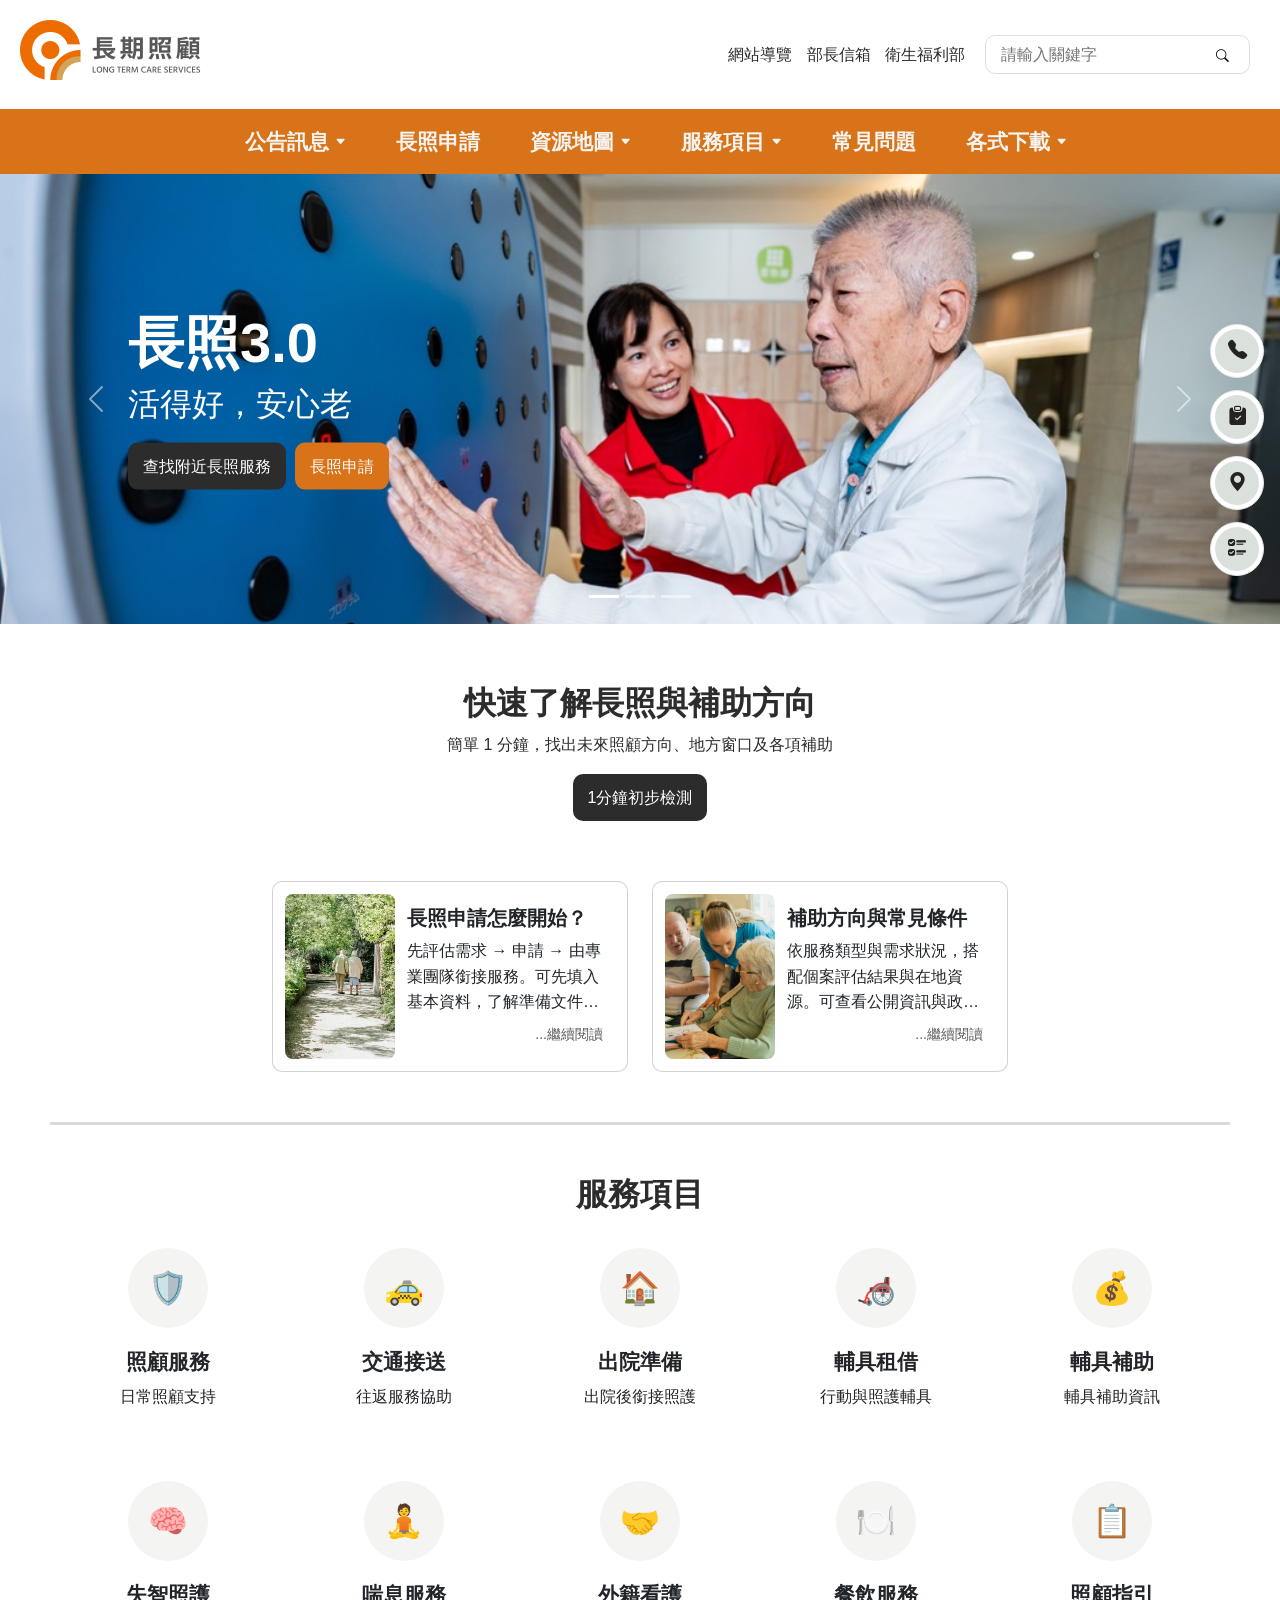
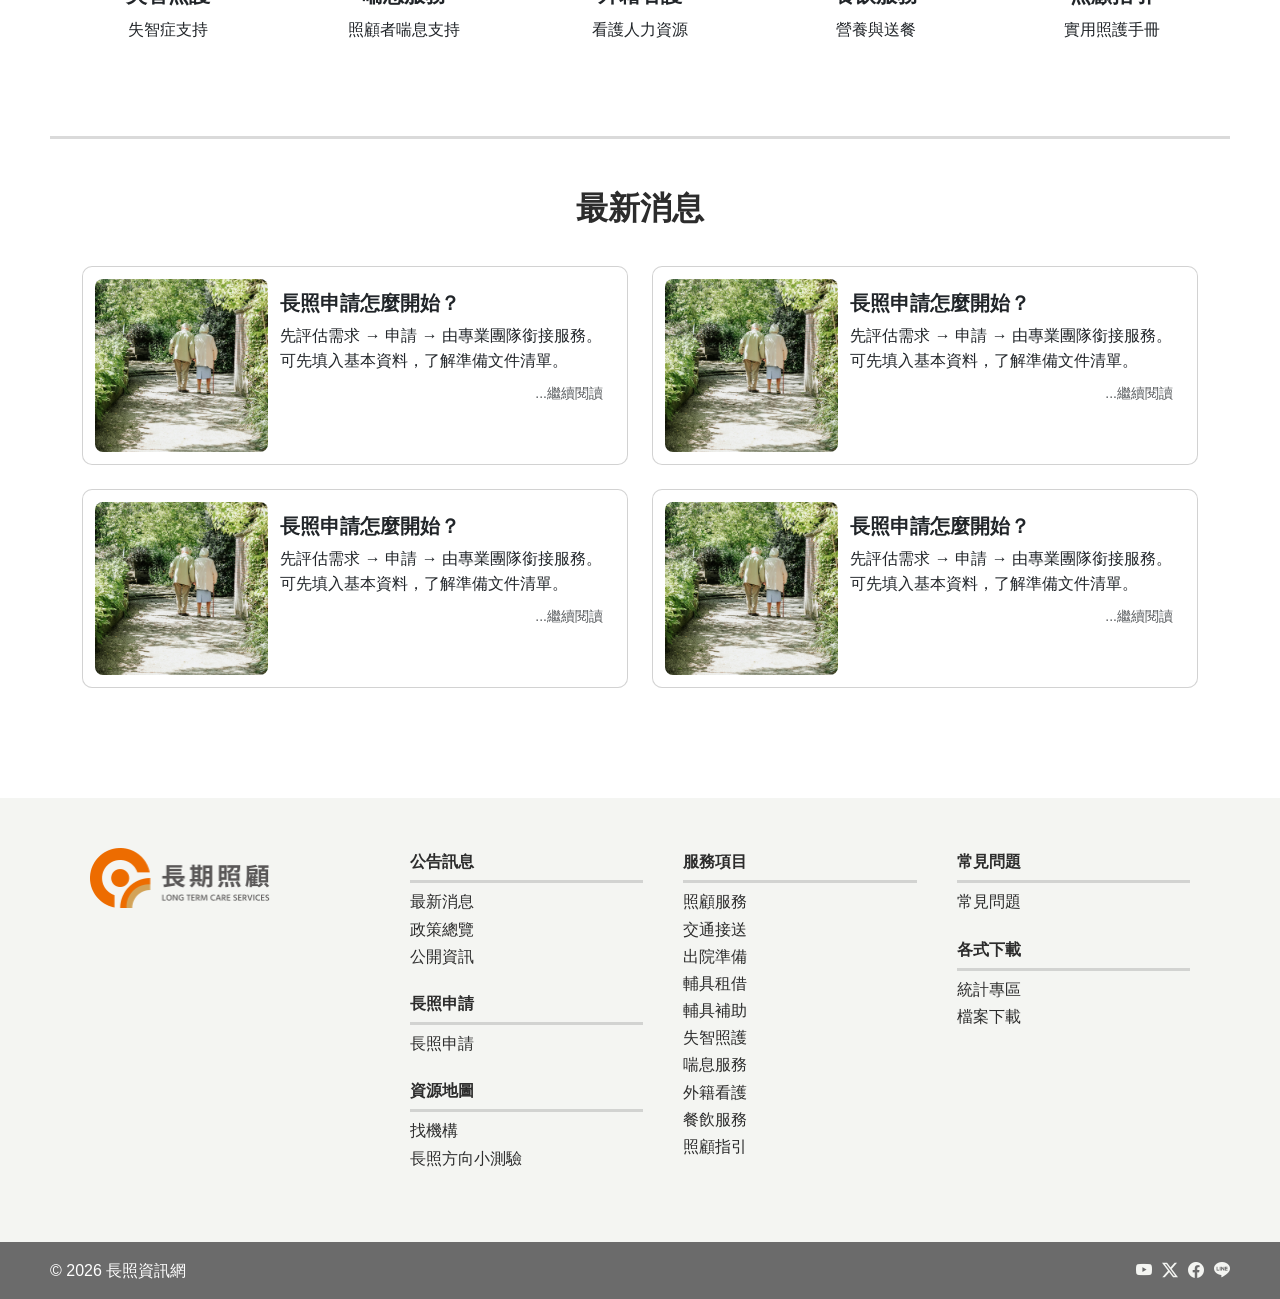
==== index.html @ ac7dff6f "新增浮動快速選單（待改樣式，現在只有在首頁，改完再複製到每一頁）" ====
<!DOCTYPE html>
<html lang="zh-TW">

<head>
    <meta charset="UTF-8">
    <meta name="viewport" content="width=device-width, initial-scale=1.0">
    <title>長照資訊網</title>

    <!-- Bootstrap5 CSS+Bundle -->
    <link href="https://cdn.jsdelivr.net/npm/bootstrap@5.1.1/dist/css/bootstrap.min.css" rel="stylesheet"
        integrity="sha384-F3w7mX95PdgyTmZZMECAngseQB83DfGTowi0iMjiWaeVhAn4FJkqJByhZMI3AhiU" crossorigin="anonymous">
    <script src="https://cdn.jsdelivr.net/npm/bootstrap@5.0.0/dist/js/bootstrap.bundle.min.js"
        integrity="sha384-p34f1UUtsS3wqzfto5wAAmdvj+osOnFyQFpp4Ua3gs/ZVWx6oOypYoCJhGGScy+8"
        crossorigin="anonymous"></script>

    <!-- Bootstrap icons -->
    <link rel="stylesheet" href="https://cdn.jsdelivr.net/npm/bootstrap-icons@1.13.1/font/bootstrap-icons.min.css">

    <!-- header+footer css -->
    <link rel="stylesheet" href="./css/header+footer.css">

    <!-- index css -->
    <link rel="stylesheet" href="./css/index.css">

    <!-- 瀏覽器favicon -->
    <link rel="icon" href="./image/favicon.png">

    <!-- 完整結構化數據 -->
    <script type="application/ld+json">
{
  "@context": "https://schema.org",
  "@graph": [
    {
      "@type": "WebSite",
      "@id": "https://www.yourdomain.com/#website",
      "url": "https://www.yourdomain.com/",
      "name": "長照資訊網",
      "description": "長照資訊網提供台灣長照2.0政策解析、長期照顧服務申請流程、長照補助資格試算與喘息服務指南，協助家屬與長者快速對接政府長照資源。",
      "inLanguage": "zh-TW"
    },
    {
      "@type": "GovernmentService",
      "name": "長照資訊網 - 長期照顧服務與補助申請指南",
      "serviceType": "Long-Term Care Service Information",
      "additionalType": "https://www.wikidata.org/wiki/Q383431",
      "provider": {
        "@type": "Organization",
        "name": "長照資訊網"
      },
      "description": "提供全台長期照顧服務諮詢、長照2.0補助申請指導、居家照顧、喘息服務及輔具補助資訊，整合政府公開長照資源，提供一站式搜尋與諮詢服務。",
      "areaServed": {
        "@type": "AdministrativeArea",
        "name": "Taiwan"
      },
      "keywords": [
        "長照",
        "長照2.0",
        "長期照顧",
        "長照補助申請",
        "長期照顧服務",
        "居家照顧補助",
        "喘息服務",
        "長照四包錢",
        "長照扣除額",
        "照顧者資源"
      ]
    }
  ]
}
</script>

</head>

<body>
    <div class="site-wrapper">
        <!-- 頁首導覽列 -->
        <header>
            <!-- ====== -->
            <!-- 電腦版 -->
            <!-- ====== -->
            <div class="desktop-header">

                <!-- 第1個導覽列 -->
                <div class="header-top">

                    <!-- logo -->
                    <a class="logo" href="./index.html">
                        <h1><img src="./image/logo.png" alt="長照資訊網"></h1>
                    </a>

                    <!-- 上方選單最右側 -->
                    <div class="desktop-quick-links">

                        <!-- 工具連結 -->
                        <div class="header-links">
                            <a href="#">網站導覽</a>
                            <a href="https://www.email.mohw.gov.tw/">部長信箱</a>
                            <a href="https://www.mohw.gov.tw/">衛生福利部</a>
                        </div>

                        <!-- 搜尋 -->
                        <form class="search-form">
                            <input type="search" id="search" placeholder="請輸入關鍵字">
                            <button type="submit"><i class="bi bi-search"></i></button>
                        </form>

                    </div>

                </div>

            </div>

            <!-- ====== -->
            <!-- 手機版 -->
            <!-- ====== -->
            <div class="mobile-header">

                <!-- 手機上方 -->
                <div class="mobile-header-top">
                    <!-- 搜尋 -->
                    <button type="button" class="mobile-search">
                        <i class="bi bi-search"></i>
                    </button>
                    <!-- Logo -->
                    <a class="logo" href="./index.html">
                        <img src="./image/logo.png" alt="長照服務專區">
                    </a>
                    <!-- 漢堡按鈕 -->
                    <button type="button" class="menu-button">
                        <i class="bi bi-list"></i>
                    </button>
                </div>

                <!-- 搜尋框 -->
                <form class="mobile-search-form">
                    <div class="mobile-search-content">
                        <label for="mobile-search">網站搜尋</label>
                        <input type="search" id="mobile-search" placeholder="請輸入關鍵字">
                        <button type="submit">搜尋</button>
                    </div>
                </form>

                <!-- 手機選單 -->
                <nav class="mobile-nav">

                    <!-- 主要導覽列 -->
                    <ul class="mobile-main-menu">

                        <!-- 公告訊息 -->
                        <li class="mobile-menu-title">
                            <div class="mobile-main-menu-btn">
                                <button type="button" class="menu-title">
                                    公告訊息 <i class="bi bi-chevron-right"></i>
                                </button>
                            </div>
                            <ul>
                                <li><a href="./notice.html?category=news">最新消息</a></li>
                                <li><a href="./notice.html?category=policy">政策總覽</a></li>
                                <li><a href="./notice.html?category=info">公開資訊</a></li>
                            </ul>
                        </li>

                        <!-- 長照申請 -->
                        <li class="mobile-menu-title">
                            <a href="./apply.html">長照申請</a>
                        </li>

                        <!-- 資源地圖 -->
                        <li class="mobile-menu-title">
                            <div class="mobile-main-menu-btn">
                                <button type="button" class="menu-title">
                                    資源地圖
                                    <i class="bi bi-chevron-right"></i>
                                </button>
                            </div>
                            <ul>
                                <li><a href="./find.html">找機構</a></li>
                                <li><a href="./self-check.html">長照方向小測驗</a></li>
                            </ul>
                        </li>

                        <!-- 服務項目 -->
                        <li class="mobile-menu-title">
                            <div class="mobile-main-menu-btn">
                                <button type="button" class="menu-title">
                                    服務項目
                                    <i class="bi bi-chevron-right"></i>
                                </button>
                            </div>
                            <ul>
                                <li>
                                    <button type="button" class="menu-subtitle">
                                        照顧服務
                                    </button>
                                    <ul>
                                        <li><a href="#">居家服務</a></li>
                                        <li><a href="#">日間照顧</a></li>
                                        <li><a href="#">家庭托顧</a></li>
                                        <li><a href="#">住宿式長照</a></li>
                                        <li><a href="#">小規模多機能</a></li>
                                        <li><a href="#">社區整體照顧</a></li>
                                    </ul>
                                </li>
                                <li>
                                    <button type="button" class="menu-subtitle">
                                        輔具相關
                                    </button>
                                    <ul>
                                        <li><a href="#">輔具租借</a></li>
                                        <li><a href="#">輔具補助</a></li>
                                    </ul>
                                </li>
                                <li>
                                    <button type="button" class="menu-subtitle">
                                        其他服務
                                    </button>
                                    <ul>
                                        <li><a href="#">交通接送</a></li>
                                        <li><a href="#">出院準備</a></li>
                                        <li><a href="#">失智照護</a></li>
                                        <li><a href="#">喘息服務</a></li>
                                        <li><a href="#">外籍看護</a></li>
                                        <li><a href="#">餐飲服務</a></li>
                                        <li><a href="#">照顧指引</a></li>
                                    </ul>
                                </li>
                            </ul>
                        </li>

                        <!-- 常見問題 -->
                        <li class="mobile-menu-title">
                            <a href="#">常見問題</a>
                        </li>

                        <!-- 各式下載 -->
                        <li class="mobile-menu-title">
                            <div class="mobile-main-menu-btn">
                                <button type="button" class="menu-title">
                                    各式下載
                                    <i class="bi bi-chevron-right"></i>
                                </button>
                            </div>
                            <ul>
                                <li>
                                    <button type="button" class="menu-subtitle">
                                        統計專區
                                    </button>
                                    <ul>
                                        <li><a href="#">長照3.0相關統計表</a></li>
                                        <li><a href="#">長照2.0相關統計表</a></li>
                                    </ul>
                                </li>
                                <li>
                                    <button type="button" class="menu-subtitle">
                                        檔案下載
                                    </button>
                                    <ul>
                                        <li><a href="#">長照識別LOGO及相關標章</a></li>
                                        <li><a href="#">各式影音、平面文宣及活動</a></li>
                                        <li><a href="#">授權說明</a></li>
                                    </ul>
                                </li>
                            </ul>
                        </li>
                    </ul>

                    <!-- 次要導覽列 -->
                    <div class="mobile-quick-links">
                        <a href="#">網站導覽</a>
                        <a href="#">部長信箱</a>
                        <a href="#">衛生福利部</a>
                    </div>
                </nav>

            </div>

        </header>

        <!-- 電腦版第2個導覽列 -->
        <nav class="main-nav">
            <ul>
                <!-- 公告訊息 -->
                <li>
                    <button type="button">公告訊息 <i class="bi bi-caret-down-fill"></i></button>
                    <ul class="submenu">
                        <li><a href="./notice.html?category=news">最新消息</a></li>
                        <li><a href="./notice.html?category=policy">政策總覽</a></li>
                        <li><a href="./notice.html?category=info">公開資訊</a></li>
                    </ul>
                </li>

                <!-- 長照申請 -->
                <li>
                    <a href="./apply.html">長照申請</a>
                </li>

                <!-- 資源地圖 -->
                <li>
                    <button type="button">資源地圖 <i class="bi bi-caret-down-fill"></i></button>
                    <ul class="submenu">
                        <li><a href="./find.html">找機構</a></li>
                        <li><a href="./self-check.html">長照方向小測驗</a></li>
                    </ul>
                </li>


                <!-- 服務項目 -->
                <li class="mega-menu">
                    <button type="button">服務項目 <i class="bi bi-caret-down-fill"></i></button>
                    <ul class="mega-menu-list">

                        <!-- 照顧服務 -->
                        <li>
                            <button type="button">照顧服務</button>
                            <ul class="mega-submenu">
                                <li><a href="#">居家服務</a></li>
                                <li><a href="#">日間照顧</a></li>
                                <li><a href="#">家庭托顧</a></li>
                                <li><a href="#">住宿式長照</a></li>
                                <li><a href="#">小規模多機能</a></li>
                                <li><a href="#">社區整體照顧</a></li>
                            </ul>
                        </li>

                        <!-- 輔具相關 -->
                        <li>
                            <button type="button">輔具相關</button>
                            <ul class="mega-submenu">
                                <li><a href="#">輔具租借</a></li>
                                <li><a href="#">輔具補助</a></li>
                            </ul>
                        </li>

                        <!-- 其他服務 -->
                        <li>
                            <button type="button">其他服務</button>
                            <ul class="mega-submenu">
                                <li><a href="#">交通接送</a></li>
                                <li><a href="#">出院準備</a></li>
                                <li><a href="#">失智照護</a></li>
                                <li><a href="#">喘息服務</a></li>
                                <li><a href="#">外籍看護</a></li>
                                <li><a href="#">餐飲服務</a></li>
                                <li><a href="#">照顧指引</a></li>
                            </ul>
                        </li>

                    </ul>
                </li>

                <!-- 常見問題 -->
                <li>
                    <a href="#">常見問題</a>
                </li>

                <!-- 各式下載 -->
                <li class="mega-menu">
                    <button type="button">各式下載 <i class="bi bi-caret-down-fill"></i></button>
                    <ul class="mega-menu-list">
                        <!-- 統計專區 -->
                        <li>
                            <button type="button">統計專區</button>
                            <ul class="mega-submenu">
                                <li><a href="#">長照3.0相關統計表</a></li>
                                <li><a href="#">長照2.0相關統計表</a></li>
                            </ul>
                        </li>
                        <!-- 檔案下載 -->
                        <li>
                            <button type="button">檔案下載</button>
                            <ul class="mega-submenu">
                                <li><a href="#">長照識別LOGO及相關標章</a></li>
                                <li><a href="#">各式影音、平面文宣及活動</a></li>
                                <li><a href="#">授權說明</a></li>
                            </ul>
                        </li>
                    </ul>
                </li>
            </ul>
        </nav>

        <!-- 內容區 -->
        <main>
            <div class="hero-section">
                <!-- BS5 輪播 -->
                <div id="hero-carousel" class="carousel slide" data-bs-ride="carousel">
                    <div class="carousel-indicators">
                        <button type="button" data-bs-target="#hero-carousel" data-bs-slide-to="0" class="active"
                            aria-current="true" aria-label="Slide 1"></button>
                        <button type="button" data-bs-target="#hero-carousel" data-bs-slide-to="1"
                            aria-label="Slide 2"></button>
                        <button type="button" data-bs-target="#hero-carousel" data-bs-slide-to="2"
                            aria-label="Slide 3"></button>
                    </div>
                    <div class="carousel-inner">
                        <div class="carousel-item active">
                            <img src="./image/hero5.jpg" class="d-block w-100" alt="...">
                        </div>
                        <div class="carousel-item">
                            <img src="./image/hero2.jpg" class="d-block w-100" alt="...">
                        </div>
                        <div class="carousel-item">
                            <img src="./image/hero3.jpg" class="d-block w-100" alt="...">
                        </div>
                    </div>
                    <button class="carousel-control-prev" type="button" data-bs-target="#hero-carousel"
                        data-bs-slide="prev">
                        <span class="carousel-control-prev-icon" aria-hidden="true"></span>
                        <span class="visually-hidden">Previous</span>
                    </button>
                    <button class="carousel-control-next" type="button" data-bs-target="#hero-carousel"
                        data-bs-slide="next">
                        <span class="carousel-control-next-icon" aria-hidden="true"></span>
                        <span class="visually-hidden">Next</span>
                    </button>
                </div>

                <!-- 固定在輪播上方的標題+按鈕 -->
                <div class="hero-content">
                    <h2 class="title">長照3.0</h2>
                    <h2 class="subtitle">活得好，安心老</h2>
                    <div class="hero-button">
                        <a href="./find.html" target="_blank" rel="noopener noreferrer" class="btn1">查找附近長照服務<i
                                class="bi bi-chevron-right"></i></a>
                        <a href="./apply.html" target="_blank" rel="noopener noreferrer" class="btn2">長照申請<i
                                class="bi bi-chevron-right"></i></a>
                    </div>
                </div>
            </div>

            <div class="main-container">
                <!-- 自我檢測+重要文章區 -->
                <div class="quick-links-section box">
                    <h2>快速了解長照與補助方向</h2>
                    <p>簡單 1 分鐘，找出未來照顧方向、地方窗口及各項補助</p>
                    <a href="./self-check.html" target="_blank" rel="noopener noreferrer">1分鐘初步檢測</a>
                </div>
                <div class="cards box text-start">
                    <div class="container">
                        <div class="row justify-content-center g-4">
                            <!-- 第一張卡片 -->
                            <a href="./article.html" target="_blank" rel="noopener noreferrer"
                                class="col-12 col-md-4 text-dark">
                                <div class="card h-100">
                                    <div class="row g-0  h-100 flex-md-column flex-xl-row">
                                        <div class="col-4 col-sm-4 col-md-12 col-xl-4">
                                            <img src="./image/p1.jpg" class="img-fluid card-img" alt="...">
                                        </div>
                                        <div class="col-8 col-sm-8 col-md-12 col-xl-8">
                                            <div class="card-body">
                                                <h5 class="card-title">長照申請怎麼開始？</h5>
                                                <p class="card-text ellipsis-3">先評估需求 → 申請 →
                                                    由專業團隊銜接服務。可先填入基本資料，了解準備文件清單。</p>
                                                <small class="text-muted mt-auto d-block text-end">...繼續閱讀</small>

                                            </div>
                                        </div>
                                    </div>
                                </div>
                            </a>

                            <!-- 第二張卡片 -->
                            <a href="./article.html" target="_blank" rel="noopener noreferrer"
                                class="col-12 col-md-4 text-dark">
                                <div class="card h-100">
                                    <div class="row g-0  h-100 flex-md-column flex-xl-row">
                                        <div class="col-4 col-sm-4 col-md-12 col-xl-4">
                                            <img src="./image/p2.jpg" class="img-fluid card-img" alt="...">
                                        </div>
                                        <div class="col-8 col-sm-8 col-md-12 col-xl-8">
                                            <div class="card-body">
                                                <h5 class="card-title">補助方向與常見條件</h5>
                                                <p class="card-text ellipsis-3">依服務類型與需求狀況，搭配個案評估結果與在地資源。可查看公開資訊與政策總覽。
                                                </p>
                                                <small class="text-muted mt-auto d-block text-end">...繼續閱讀</small>
                                            </div>
                                        </div>
                                    </div>
                                </div>
                            </a>
                        </div>
                    </div>
                </div>

                <hr>

                <!-- 服務項目區塊 -->
                <div class="service-section box">
                    <h2>服務項目</h2>
                    <div class="container">
                        <div class="row row-cols-2 row-cols-sm-3 row-cols-md-5">
                            <div class="col-6 box2">
                                <a href="#" class="service-item text-dark">
                                    <div class="service-icon">🛡️</div>
                                    <h3>照顧服務</h3>
                                    <p>日常照顧支持</p>
                                </a>
                            </div>
                            <div class="col-6 box2">
                                <a href="#" class="service-item text-dark">
                                    <div class="service-icon">🚕</div>
                                    <h3>交通接送</h3>
                                    <p>往返服務協助</p>
                                </a>
                            </div>
                            <div class="col-6 box2">
                                <a href="#" class="service-item text-dark">
                                    <div class="service-icon">🏠</div>
                                    <h3>出院準備</h3>
                                    <p>出院後銜接照護</p>
                                </a>
                            </div>
                            <div class="col-6 box2">
                                <a href="#" class="service-item text-dark">
                                    <div class="service-icon">🦽</div>
                                    <h3>輔具租借</h3>
                                    <p>行動與照護輔具</p>
                                </a>
                            </div>
                            <div class="col-6 box2">
                                <a href="#" class="service-item text-dark">
                                    <div class="service-icon">💰</div>
                                    <h3>輔具補助</h3>
                                    <p>輔具補助資訊</p>
                                </a>
                            </div>
                            <div class="col-6 box2">
                                <a href="#" class="service-item text-dark">
                                    <div class="service-icon">🧠</div>
                                    <h3>失智照護</h3>
                                    <p>失智症支持</p>
                                </a>
                            </div>
                            <div class="col-6 box2">
                                <a href="#" class="service-item text-dark">
                                    <div class="service-icon">🧘</div>
                                    <h3>喘息服務</h3>
                                    <p>照顧者喘息支持</p>
                                </a>
                            </div>
                            <div class="col-6 box2">
                                <a href="#" class="service-item text-dark">
                                    <div class="service-icon">🤝</div>
                                    <h3>外籍看護</h3>
                                    <p>看護人力資源</p>
                                </a>
                            </div>
                            <div class="col-6 box2">
                                <a href="#" class="service-item text-dark">
                                    <div class="service-icon">🍽️</div>
                                    <h3>餐飲服務</h3>
                                    <p>營養與送餐</p>
                                </a>
                            </div>
                            <div class="col-6 box2">
                                <a href="#" class="service-item text-dark">
                                    <div class="service-icon">📋</div>
                                    <h3>照顧指引</h3>
                                    <p>實用照護手冊</p>
                                </a>
                            </div>
                        </div>

                    </div>
                </div>

                <hr>

                <!-- 最新消息區塊 -->
                <div class="notice-section box">
                    <h2>最新消息</h2>
                    <div class="cards box text-start">
                        <div class="container">
                            <div class="row justify-content-center g-4">

                                <!-- 第一張卡片 -->
                                <a href="./article.html" target="_blank" rel="noopener noreferrer"
                                    class="col-md-6 text-dark">
                                    <div class="card">
                                        <div class="row g-0">
                                            <div class="col-md-4">
                                                <img src="./image/p1.jpg" class="img-fluid card-img" alt="...">
                                            </div>
                                            <div class="col-md-8">
                                                <div class="card-body">
                                                    <h5 class="card-title">長照申請怎麼開始？</h5>
                                                    <p class="card-text ellipsis-3">先評估需求 → 申請 →
                                                        由專業團隊銜接服務。可先填入基本資料，了解準備文件清單。</p>
                                                    <small class="text-muted mt-auto d-block text-end">...繼續閱讀</small>
                                                </div>
                                            </div>
                                        </div>
                                    </div>
                                </a>

                                <!-- 第二張卡片 -->
                                <a href="./article.html" target="_blank" rel="noopener noreferrer"
                                    class="col-md-6 text-dark">
                                    <div class="card">
                                        <div class="row g-0">
                                            <div class="col-md-4">
                                                <img src="./image/p1.jpg" class="img-fluid card-img" alt="...">
                                            </div>
                                            <div class="col-md-8">
                                                <div class="card-body">
                                                    <h5 class="card-title">長照申請怎麼開始？</h5>
                                                    <p class="card-text ellipsis-3">先評估需求 → 申請 →
                                                        由專業團隊銜接服務。可先填入基本資料，了解準備文件清單。</p>
                                                    <small class="text-muted mt-auto d-block text-end">...繼續閱讀</small>
                                                </div>
                                            </div>
                                        </div>
                                    </div>
                                </a>

                                <!-- 第三張卡片 -->
                                <a href="./article.html" target="_blank" rel="noopener noreferrer"
                                    class="col-md-6 text-dark">
                                    <div class="card">
                                        <div class="row g-0">
                                            <div class="col-md-4">
                                                <img src="./image/p1.jpg" class="img-fluid card-img" alt="...">
                                            </div>
                                            <div class="col-md-8">
                                                <div class="card-body">
                                                    <h5 class="card-title">長照申請怎麼開始？</h5>
                                                    <p class="card-text ellipsis-3">先評估需求 → 申請 →
                                                        由專業團隊銜接服務。可先填入基本資料，了解準備文件清單。</p>
                                                    <small class="text-muted mt-auto d-block text-end">...繼續閱讀</small>
                                                </div>
                                            </div>
                                        </div>
                                    </div>
                                </a>

                                <!-- 第四張卡片 -->
                                <a href="./article.html" target="_blank" rel="noopener noreferrer"
                                    class="col-md-6 text-dark">
                                    <div class="card">
                                        <div class="row g-0">
                                            <div class="col-md-4">
                                                <img src="./image/p1.jpg" class="img-fluid card-img" alt="...">
                                            </div>
                                            <div class="col-md-8">
                                                <div class="card-body">
                                                    <h5 class="card-title">長照申請怎麼開始？</h5>
                                                    <p class="card-text ellipsis-3">先評估需求 → 申請 →
                                                        由專業團隊銜接服務。可先填入基本資料，了解準備文件清單。</p>
                                                    <small class="text-muted mt-auto d-block text-end">...繼續閱讀</small>
                                                </div>
                                            </div>
                                        </div>
                                    </div>
                                </a>

                            </div>
                        </div>
                    </div>
                </div>
            </div>
        </main>

        <!-- 頁尾 -->
        <footer>
            <div class="footer-info">
                <div class="footer-logo">
                    <a href="./index.html"><img src="./image/logo.png" alt="長照資訊網"></a>
                </div>

                <div class="footer-menu">
                    <ul>
                        <div class="footer-menu-column">
                            <!-- 公告訊息 -->
                            <li>
                                <p>公告訊息</p>
                                <hr>
                                <ul>
                                    <li><a href="./notice.html?category=news">最新消息</a></li>
                                    <li><a href="./notice.html?category=policy">政策總覽</a></li>
                                    <li><a href="./notice.html?category=info">公開資訊</a></li>
                                </ul>
                            </li>

                            <!-- 長照申請 -->
                            <li>
                                <p>長照申請</p>
                                <hr>
                                <ul>
                                    <li><a href="./apply.html">長照申請</a></li>
                                </ul>
                            </li>

                            <!-- 資源地圖 -->
                            <li>
                                <p>資源地圖</p>
                                <hr>
                                <ul>
                                    <li><a href="./find.html">找機構</a></li>
                                    <li><a href="./self-check.html">長照方向小測驗</a></li>
                                </ul>
                            </li>
                        </div>

                        <div class="footer-menu-column">
                            <!-- 服務項目 -->
                            <li>
                                <p>服務項目</p>
                                <hr>
                                <ul>
                                    <li><a href="#">照顧服務</a></li>
                                    <li><a href="#">交通接送</a></li>
                                    <li><a href="#">出院準備</a></li>
                                    <li><a href="#">輔具租借</a></li>
                                    <li><a href="#">輔具補助</a></li>
                                    <li><a href="#">失智照護</a></li>
                                    <li><a href="#">喘息服務</a></li>
                                    <li><a href="#">外籍看護</a></li>
                                    <li><a href="#">餐飲服務</a></li>
                                    <li><a href="#">照顧指引</a></li>
                                </ul>
                            </li>
                        </div>

                        <div class="footer-menu-column">
                            <!-- 常見問題 -->
                            <li>
                                <p>常見問題</p>
                                <hr>
                                <ul>
                                    <li><a href="#">常見問題</a></li>
                                </ul>
                            </li>

                            <!-- 各式下載 -->
                            <li>
                                <p>各式下載</p>
                                <hr>
                                <ul>
                                    <li><a href="#">統計專區</a></li>
                                    <li><a href="#">檔案下載</a></li>
                                </ul>
                            </li>
                        </div>

                    </ul>
                </div>
            </div>
            <div class="copyright">
                <p>&copy; 2026 長照資訊網</p>
                <div class="social-media">
                    <a href="#"><i class="bi bi-youtube"></i></a>
                    <a href="#"><i class="bi bi-twitter-x"></i></a>
                    <a href="#"><i class="bi bi-facebook"></i></a>
                    <a href="#"><i class="bi bi-line"></i></a>
                </div>
            </div>
        </footer>
    </div>

    <!-- 右側浮動快速選單 -->
    <nav class="quick-menu" aria-label="快速選單">

        <!-- 1966 長照專線 -->
        <a href="tel:1966" class="quick-menu-item">
            <span class="quick-menu-text">1966 長照專線</span>
            <span class="quick-menu-icon">
                <i class="bi bi-telephone-fill"></i>
            </span>
        </a>

        <!-- 長照申請 -->
        <a href="./apply.html" class="quick-menu-item">
            <span class="quick-menu-text">怎麼申請長照？</span>
            <span class="quick-menu-icon">
                <i class="bi bi-clipboard-check-fill"></i>
            </span>
        </a>

        <!-- 資源地圖 -->
        <a href="./find.html" class="quick-menu-item">
            <span class="quick-menu-text">資源地圖</span>
            <span class="quick-menu-icon">
                <i class="bi bi-geo-alt-fill"></i>
            </span>
        </a>

        <!-- 長照方向小測驗 -->
        <a href="./self-check.html" class="quick-menu-item">
            <span class="quick-menu-text">長照方向小測驗</span>
            <span class="quick-menu-icon">
                <i class="bi bi-ui-checks"></i>
            </span>
        </a>

    </nav>

    <script>
        // ================
        // 取得HTML元素
        // ================

        // 漢堡選單按鈕
        const menuButton = document.querySelector('.menu-button');

        // 手機版選單
        const mobileNav = document.querySelector('.mobile-nav');

        // 搜尋按鈕
        const searchButton = document.querySelector('.mobile-search');

        // 搜尋框
        const mobileSearchForm = document.querySelector('.mobile-search-form');

        // 手機漢堡選單內按鈕（公告訊息、資源地圖...）
        const menuTitles = document.querySelectorAll('.menu-title');

        // ================
        // 漢堡選單
        // ================

        menuButton.addEventListener('click', function () {
            // 開啟+關閉 mobile-nav
            mobileNav.classList.toggle('active');
            // 關閉 search-form
            mobileSearchForm.classList.remove('active');
            // 控制 body 滾動
            updateBodyScroll();
        })


        // ================
        // 搜尋按鈕
        // ================

        searchButton.addEventListener('click', function () {
            // 開啟+關閉 search-form
            mobileSearchForm.classList.toggle('active');
            // 關閉 mobile-nav
            mobileNav.classList.remove('active');
            // 控制 body 滾動
            updateBodyScroll();
        })

        // =========================
        // 漢堡選單內按鈕+第二層選單
        // =========================

        menuTitles.forEach(function (button) {
            button.addEventListener('click', function () {
                const menu = button.parentElement.nextElementSibling;

                // 如果已開啟→關閉
                if (button.classList.contains('open')) {
                    button.classList.remove('open');
                    menu.classList.remove('open');
                } else {
                    // 先關閉其他選單
                    menuTitles.forEach(function (item) {
                        item.classList.remove('open');
                        item.parentElement.nextElementSibling.classList.remove('open');
                    });

                    // 打開目前選單
                    button.classList.add('open');
                    menu.classList.add('open');
                }
            });
        })

        function updateBodyScroll() {
            if (
                mobileNav.classList.contains('active') || mobileSearchForm.classList.contains('active')
            ) {
                document.body.classList.add('menu-open');
            } else {
                document.body.classList.remove('menu-open');
            }
        }

        // 切換回電腦版的時候解除body鎖定
        window.addEventListener('resize', function () {
            if (window.innerWidth > 991) {
                document.body.classList.remove('menu-open');
            }
        });
    </script>
</body>

</html>
---- css/header+footer.css ----
:root {
    --white: #ffffff;
    --ink: #2c2c2c;
    --muted: #6b6b6b;
    --line: #e6e6e6;
    --surface: #fafaf8;
    --soft: #f4f5f2;
    --sage: #dae1dd;
    --yellow: #f2d680;
    --mustard: #d99a25;
    --orange: #d98723;
    --deep-orange: #d9731a;
    --dark: #25231f;
    --shadow: 0 12px 30px rgba(33, 31, 27, .07);
    --radius: 18px;
    --max: 1180px;
}

* {
    margin: 0;
    padding: 0;
    box-sizing: border-box;
    /* outline: 1px solid red; */
}


html,
body {
    width: 100%;
    height: 100%;
    /* overflow-x: hidden; */
}

html {
    scroll-behavior: smooth;
}

body {
    display: block;
    font-family: sans-serif;
    font-size: 1em;
    line-height: 1.7;
    background-color: #fff;
    color: var(--ink);
}

body.menu-open {
    overflow: hidden;
}

/* ======= */
/* 上方選單 */
/* ======= */

.header-top {
    display: flex;
    justify-content: space-between;
    align-items: center;
    padding: 20px;
}

.logo img {
    width: 181px;
}

.desktop-quick-links {
    /* border: 1px solid red; */
    display: flex;
    align-items: center;
    padding: 10px;
}

.header-links {
    /* border: 1px solid red; */
    margin-right: 10px;
}

.header-links>a {
    margin-left: 10px;
    transition: color 0.3s ease;
}

a {
    text-decoration: none;
    color: var(--ink);
}

.header-links>a:hover {
    color: var(--orange);
}

.search-form {
    border: 1px solid var(--sage);
    display: flex;
    align-items: center;
    justify-content: center;
    padding: 5px 10px;
    border-radius: 10px;
    margin-left: 10px;
}

.search-form>input {
    border: none;
    outline: none;
}

.search-form>button {
    border: none;
    background-color: transparent;
}

.search-form>button>i {
    font-size: 0.8em;
    padding: 10px;
}

.search-form input,
.search-form button {
    margin-left: 5px;
}

/* ========= */
/* 主要導覽列 */
/* ========= */
.main-nav {
    background-color: var(--deep-orange);
    /* 永遠固定在頁面上方 */
    position: sticky;
    top: 0;
    z-index: 1000;
}

.main-nav>ul {
    display: flex;
    justify-content: center;
    align-items: center;
    list-style: none;
    margin-bottom: 0px;
}

.main-nav>ul>li {
    position: relative;
}

/* 第一層選單 */
.main-nav>ul>li>a,
.main-nav>ul>li>button {
    display: flex;
    padding: 15px 25px;
    border: none;
    background: none;
    cursor: pointer;
    font-size: 1.3rem;
    font-weight: 600;
    color: var(--soft);
    align-items: center;
    gap: 6px;

    transition: background-color 0.3s ease;
}

/* 滑鼠移到第一層選單按鈕 顯示出淺色按鈕樣式 */
.main-nav>ul>li>a:hover,
.main-nav>ul>li>button:hover {
    background-color: var(--mustard);
    border-radius: 10px;
}

/* 第一層選單三角形稍微縮小 */
.main-nav .bi {
    font-size: .7rem;
}

/* 第二層選單 */
.main-nav>ul>li>.submenu,
.mega-menu>.mega-menu-list {
    /* 預設隱藏 */
    opacity: 0;
    visibility: hidden;

    list-style: none;
    position: absolute;
    top: 100%;
    left: 0;
    margin-top: 5px;
    padding: 10px;
    min-width: 180px;
    background-color: #fff;
    box-shadow: var(--shadow);
    border-radius: 20px;

    transform: translateY(-5px);

    transition:
        opacity 0.3s ease,
        transform 0.3s ease,
        visibility 0.3s ease;

}

/* 製作一個透明物件 避免滑鼠還沒移到第二層選單就跳掉 */
.main-nav>ul>li>.submenu::before,
.mega-menu>.mega-menu-list::before {
    content: '';
    position: absolute;
    top: -5px;
    left: 0;
    width: 100%;
    height: 20px;
}

/* 滑鼠移到第一層 顯示第二層 */
.main-nav>ul>li:hover>.submenu,
.mega-menu:hover>.mega-menu-list {
    opacity: 1;
    visibility: visible;
}

.main-nav>ul>li:hover>.submenu {
    transform: translateY(0);
}

/* 第二層項目 */
.main-nav .submenu>li {
    position: relative;
}

/* 第二層按鈕樣式 */
.main-nav .submenu a,
.main-nav .submenu button,
.mega-menu .mega-menu-list a,
.mega-menu .mega-menu-list button {
    display: block;
    width: 100%;
    padding: 10px 15px;
    border: none;
    border-radius: 10px;
    background: none;
    text-align: left;
    white-space: nowrap;
    cursor: pointer;

    transition: background-color 0.3s ease;
}

.main-nav .submenu a:hover,
.mega-menu .mega-menu-list a:hover {
    color: inherit;
    text-decoration: none;
    background-color: var(--soft);
}

/* ================== */
/* ==== megamenu ==== */
/* ================== */

/* megamenu的第二層 */
.mega-menu>.mega-menu-list {
    width: 600px;
    /*各式下載會超出視窗範圍*/
    padding: 25px;
    display: flex;
    gap: 40px;

    left: 50%;
    transform: translateX(-50%) translateY(-5px);
}

/* megamenu的第二層標題加粗 */
.mega-menu-list>li>button {
    font-weight: 600;
    color: var(--deep-orange);
}

/* megamenu的第二層選單等寬 */
.mega-menu-list>li {
    flex: 1;
}

/* megamenu獨立控制的動態（置中向下展開） */
.mega-menu:hover>.mega-menu-list {
    transform: translateX(-50%) translateY(0);
}

/* 同屬megamenu但各式下載的選單會超出螢幕範圍 所以往左挪 */
.mega-menu:last-child>.mega-menu-list {
    transform: translateX(-85%) translateY(-5px);
}

/* 各式下載選單動態（向下展開） */
.mega-menu:last-child:hover>.mega-menu-list {
    transform: translateX(-85%) translateY(0);
}

/* megamenu的第三層 */
.mega-menu-list .mega-submenu {
    display: block;
    position: static;
    padding: 0;
    margin-top: 5px;
    min-width: auto;
    box-shadow: none;
}

/* megamenu的第三層項目 */
.mega-submenu>li {
    list-style: none;
}

/* ====== */
/* 手機版 */
/* ====== */
.mobile-header {
    display: none;
}

@media (max-width: 991px) {

    /* <991時隱藏電腦版header和放在外面的main-nav */
    .desktop-header {
        display: none;
    }

    .main-nav {
        display: none;
    }

    /* <991時顯示手機版header */
    .mobile-header {
        display: block;
        padding-top: 70px;
    }

    /* ===== 手機上方 ===== */
    /* 上方選單grid排列 */
    .mobile-header-top {
        display: grid;
        grid-template-columns: 1fr auto 1fr;
        align-items: center;
        
        height: 70px;
        padding: 0 20px;

        align-items: center;

        background-color: #fff;
        position: fixed;
        top: 0;
        left: 0;
        width: 100%;
        z-index: 1000;
        border-bottom: 1px solid var(--soft);
    }

    /* 搜尋靠左 */
    .mobile-search {
        justify-self: start;
    }

    /* 漢堡選單按鈕靠右 */
    .menu-button {
        justify-self: end;
    }

    /* LOGO大小調整 */
    .mobile-header .logo img {
        display: block;
        width: 140px;
    }

    /* ===== 漢堡選單+搜尋框 ===== */
    /* 搜尋按鈕+漢堡選單 清除預設按鈕樣式 */
    .mobile-search,
    .menu-button {
        border: none;
        background: none;
        color: var(--ink);
        font-size: 1.5rem;
        cursor: pointer;
    }

    /* 搜尋按鈕+漢堡選單 預設隱藏 */
    .mobile-search-form,
    .mobile-nav {
        position: fixed;
        top: 70px;
        left: 0;
        width: 100%;
        height: calc(100vh - 70px);
        overflow-y: auto;

        background-color: var(--deep-orange);
        opacity: 0;
        visibility: hidden;
        transform: translateY(-10px);

        transition:
            opacity 0.3s ease,
            transform 0.3s ease,
            visibility 0.3s ease;

        z-index: 999;
    }

    /* 搜尋按鈕+漢堡選單 漸漸向下展開 */
    .mobile-search-form.active,
    .mobile-nav.active {
        opacity: 1;
        visibility: visible;
        transform: translateY(0);
    }

    /* ===== 搜尋框樣式 ===== */
    .mobile-search-content {
        width: 100%;
        max-width: 100%;
        margin: 0 auto;

        display: flex;
        align-items: center;
        gap: 10px;

        padding: 20px;
        color: #fff;
    }

    /* 搜尋框 */
    #mobile-search {
        flex: 1;
        min-width: 0;

        padding: 10px 15px;

        border: 1px solid var(--sage);
        border-radius: 10px;
        outline: none;
    }

    /* 搜尋按鈕 */
    .mobile-search-content button {
        flex-shrink: 0;

        padding: 10px 18px;

        border: none;
        border-radius: 10px;

        background-color: var(--ink);
        color: #fff;

        cursor: pointer;

        transition: background-color 0.3s ease;
    }

    .mobile-search-content button:hover {
        background-color: var(--mustard);
    }

    /* 漢堡選單內容樣式 */
    .mobile-main-menu,
    .mobile-main-menu li {
        list-style: none;
    }

    /* 消除漢堡選單ul左方預設空白 */
    .mobile-main-menu {
        padding: 10px 20px;
        margin: 0;
    }

    /* 漢堡選單內按鈕樣式 */
    .mobile-main-menu>li>a,
    .menu-title {
        border: none;
        background: none;
        color: #fff;
        font-weight: 600;
    }

    /* 選單按鈕+箭頭占滿整個頁面寬度 */
    .menu-title,
    .mobile-main-menu>li>a {
        width: 100%;
        display: flex;
        justify-content: space-between;
        align-items: center;
        padding: 10px;
        border-radius: 20px;
        /* 背景顏色漸變 */
        transition: background-color 0.3s ease;
    }

    /* 滑鼠移入→選單按鈕+箭頭背景顏色漸變 */
    .menu-title:hover,
    .mobile-main-menu>li>a:hover {
        background-color: var(--mustard);
    }

    /* 漢堡選單內選單文字放大 */
    .mobile-main-menu>li>a,
    .menu-title {
        font-size: 2rem;
    }

    /* 漢堡選單內箭頭 */
    .mobile-main-menu-btn .bi {
        padding-left: 10px;
        transition: transform 0.2s ease;
    }

    /* 滑鼠移入→箭頭微微往右移動 */
    .menu-title:hover .bi {
        transform: translateX(5px);
    }

    /* 滑鼠點擊→箭頭漸轉90度 */
    .menu-title.open .bi {
        transform: rotate(90deg);
    }

    /* 漢堡選單第二層預設隱藏 */
    .mobile-main-menu>li>ul {
        max-height: 0;
        overflow: hidden;
        opacity: 0;

        transition:
            max-height 0.3s ease,
            opacity 0.3s ease;

        padding: 0;
    }

    /* 漢堡選單第二層展開時 */
    .mobile-main-menu>li>ul.open {
        max-height: 1000px;
        opacity: 1;
    }

    /* 漢堡選單第二層標題樣式（黃色加粗） */
    .menu-subtitle {
        width: 100%;
        margin-top: 10px;
        padding-left: 12px;
        display: block;
        text-align: left;
        border: none;
        background: none;
        font-weight: 600;
        font-size: 1.5rem;
        color: var(--yellow)
    }

    /* 第三層子選單 */
    .menu-subtitle+ul {
        padding-left: 0;
    }

    /* 第三層子選單的每個連結 */
    .mobile-menu-title>ul>li>a,
    .menu-subtitle+ul a {
        display: block;
        padding: 5px 15px;
        color: #fff;
        text-align: left;
        font-size: 1.2rem;
        border-radius: 10px;
        /* 背景顏色漸變 */
        transition: background-color 0.3s ease;
    }

    /* 滑鼠移入→子選單按鈕顏色漸變 */
    .mobile-menu-title>ul>li>a:hover,
    .menu-subtitle+ul a:hover {
        background-color: var(--mustard);
    }

    .mobile-quick-links {
        padding: 30px;

    }

    .mobile-quick-links a {
        color: #fff;
        background-color: var(--ink);
        border-radius: 20px;
        padding: 10px 15px;
        margin-right: 5px;

        transition: background-color 0.3s ease;
    }

    .mobile-quick-links a:hover {
        background-color: var(--mustard);
    }


}


/* ===== */
/* 頁尾區 */
/* ===== */
footer {
    background-color: var(--soft);
    color: var(--ink);
    margin-top: 50px;
}

/* 頁尾目錄 */
.footer-info {
    display: flex;
    align-items: flex-start;
    gap: 60px;
    padding: 50px;
    max-width: 1200px;
    margin: 0 auto;
}

/* 頁尾logo */
.footer-info img {
    width: 180px;
    max-width: 100%;
}

/* 右側三欄目錄 */
.footer-menu {
    flex: 1;
    min-width: 0;
    margin-left: 80px;
    /* border: 1px solid blue; */
}

/* 右側三欄橫向排列 */
.footer-menu>ul {
    display: flex;
    justify-content: space-between;
    gap: 40px;
    margin: 0;
    padding: 0;
    /* border: 1px solid red; */
}

/* 每一欄 */
.footer-menu-column {
    flex: 1;
    text-align: left;
    /* border: 1px solid yellow; */
}

/* 標題+項目都置左 */
.footer-menu-column ul {
    padding-left: 0;
    /* border: 1px solid red; */
}

.footer-menu-column>li {
    margin-bottom: 20px;
    /* border: 1px solid red; */
}


.footer-menu-column>li>hr {
    margin: 5px 0;
}

/* 欄位標題加粗 */
.footer-menu-column>li>p {
    font-weight: 600;
    margin-bottom: 5px;
    /* border: 1px solid red; */
}

.footer-menu-column>li>ul {
    /* border: 1px solid red; */
}

.footer-info ul,
.footer-info li {
    list-style: none;
}

.footer-info a {
    color: var(--ink);
    transition: color 0.3s ease;
}

.footer-info a:hover {
    color: var(--deep-orange);
}


/* 最下面版權 */
.copyright {
    background-color: var(--muted);
    color: #fff;
    padding: 15px 50px;
    display: flex;
    justify-content: space-between;
    align-items: center;
}

.social-media {
    display: flex;
    align-items: center;
    gap: 10px;
}

.copyright p {
    margin: 0;
}

.copyright a {
    color: var(--soft);
    transition: color 0.3s ease;
}

.copyright a:hover {
    color: var(--yellow);
}

@media (max-width: 992px) {

    .footer-info{
        flex-direction: column;
        align-items: center;
        padding: 40px 30px;
        gap: 30px;
    }

    .footer-menu{
        width: 100%;
        margin-left: 0;
    }

    .footer-menu>ul{
        justify-content: center;
        gap: 30px;
    }
}

@media (max-width: 576px) {

    .footer-info {
        padding: 35px 25px;
    }

    .footer-info img{
        width: 150px;
    }
}

@media (max-width: 576px){

    .copyright{
        padding: 15px 25px;
        flex-direction: column;
    }
}

/* =========================
   右側快速選單
   ========================= */

.quick-menu {
    position: fixed;
    top: 50%;
    right: 16px;
    transform: translateY(-50%);
    z-index: 1000;

    display: flex;
    flex-direction: column;
    align-items: flex-end;
    gap: 12px;
}

/* 每一個選單項目 */
.quick-menu-item {
    display: flex;
    flex-direction: row;
    align-items: center;
    justify-content: flex-end;
    gap: 12px;

    width: 54px;
    height: 54px;
    padding: 4px;

    overflow: hidden;
    border: 1px solid var(--line);
    border-radius: 999px;

    color: var(--ink);
    background: var(--white);
    box-shadow: var(--shadow);

    text-decoration: none;
    white-space: nowrap;

    transition:
        width 0.3s ease,
        background-color 0.2s ease,
        box-shadow 0.2s ease;
}

/* 滑鼠移過去或鍵盤聚焦時，向左展開 */
.quick-menu-item:hover,
.quick-menu-item:focus-visible {
    width: 220px;
    background: var(--sage);
    box-shadow: 0 8px 22px rgba(33, 31, 27, 0.14);
}

/* ICON 圓形區域 */
.quick-menu-icon {
    display: flex;
    flex: 0 0 44px;
    width: 44px;
    height: 44px;

    align-items: center;
    justify-content: center;

    border-radius: 50%;
    color: var(--dark);
    background: var(--sage);

    font-size: 1.2rem;
}

/* 預設隱藏文字 */
.quick-menu-text {
    flex: 1;
    overflow: hidden;

    font-size: 0.92rem;
    font-weight: 600;
    text-align: center;

    opacity: 0;
    transform: translateX(8px);

    transition:
        opacity 0.2s ease,
        transform 0.3s ease;
}

/* 展開時顯示文字 */
.quick-menu-item:hover .quick-menu-text,
.quick-menu-item:focus-visible .quick-menu-text {
    opacity: 1;
    transform: translateX(0);
}

/* 滑鼠移到 ICON 上時的回饋 */
.quick-menu-item:hover .quick-menu-icon,
.quick-menu-item:focus-visible .quick-menu-icon {
    color: var(--white);
    background: var(--deep-orange);
}

/* 手機版：改成容易點擊的固定選單 */
@media (max-width: 576px) {
    .quick-menu {
        right: 8px;
        gap: 10px;
    }

    .quick-menu-item {
        width: 48px;
        height: 48px;
        padding: 3px;
    }

    .quick-menu-icon {
        flex-basis: 40px;
        width: 40px;
        height: 40px;
        font-size: 1.05rem;
    }

    /* 手機沒有滑鼠，點擊連結前也能透過焦點顯示文字 */
    .quick-menu-item:focus-visible {
        width: min(205px, calc(100vw - 24px));
    }
}
---- css/index.css ----
:root {
    --white: #ffffff;
    --ink: #2c2c2c;
    --muted: #6b6b6b;
    --line: #e6e6e6;
    --surface: #fafaf8;
    --soft: #f4f5f2;
    --sage: #dae1dd;
    --yellow: #f2d680;
    --mustard: #d99a25;
    --orange: #d98723;
    --deep-orange: #d9731a;
    --dark: #25231f;
    --shadow: 0 12px 30px rgba(33, 31, 27, .07);
    --radius: 18px;
    --max: 1180px;
}

/* ===== */
/* 內容區 */
/* ===== */
main {
    width: 100%;
}

.main-container {
    max-width: 1180px;
    margin: 30px auto;
    text-align: center;
}

.main-container h2 {
    font-size: 2rem;
    font-weight: 600;
}

hr {
    border: 0;
    height: 3px;
    background-color: var(--muted);
    width: 100%;
    margin: 20px auto;

}

/* ===== */
/* 輪播區 */
/* ===== */
.hero-section {
    position: relative;
    height: 450px;
    overflow: hidden;
}

/* 輪播高度 */
.hero-section .carousel,
.hero-section .carousel-inner,
.hero-section .carousel-item {
    height: 100%;
}

/* 圖片填滿 */
.hero-section .carousel-item img {
    width: 100%;
    height: 100%;
    object-fit: cover;
    object-position: center top;
}

/* 固定標題區 */
.hero-content {
    position: absolute;

    left: 10%;
    top: 50%;

    transform: translateY(-50%);

    z-index: 10;

    text-align: left;

    color: #fff;
    text-shadow: var(--shadow);
}

/* 大標：長照3.0 */
.title {
    font-size: 3.5rem;
    font-weight: 600;
}

/* 輪播區按鈕位置調整 */
.hero-button {
    margin-top: 20px;
}

/* 輪播區按鈕初始設定 */
.hero-button .btn1,
.hero-button .btn2 {
    margin-right: 5px;
    border-radius: 10px;
    color: #fff;
    display: inline-flex;
    align-items: center;
    padding: 10px 15px;
    background-color: var(--ink);
}

/* 輪播區「長照申請」按鈕顏色調整 */
.hero-button .btn2 {
    background-color: var(--deep-orange);

    transition: background-color 0.3s ease;
}

/* 隱藏箭頭 */
.hero-button .btn1 i,
.hero-button .btn2 i {
    opacity: 0;
    transform: translateX(-8px);
    max-width: 0;
    overflow: hidden;
    transition:
        opacity 0.3s ease,
        transform 0.3s ease,
        max-width 0.3s ease,
        margin-left 0.3s ease;
}

/* 滑鼠移到「查找附近長照服務」按鈕 顏色變淡 */
.hero-button .btn1:hover {
    background-color: var(--muted);
}

/* 滑鼠移到「長照申請」按鈕 顏色變淡 */
.hero-button .btn2:hover {
    background-color: var(--mustard);
}

/* 箭頭向右滑出 */
.hero-button .btn1:hover i,
.hero-button .btn2:hover i {
    opacity: 1;
    transform: translateX(0);
    max-width: 20px;
    margin-left: 8px;
}

/* ================== */
/* 自我檢測+重要文章區 */
/* ================== */
.main-container .box {
    padding: 30px 0;
}

.quick-links-section a {
    border-radius: 10px;
    color: #fff;
    display: inline-flex;
    align-items: center;
    padding: 10px 15px;
    background-color: var(--ink);

    transition: background-color 0.3s ease;
}

.quick-links-section a:hover {
    background-color: var(--muted);
}

/* 重要文章卡片調整 */
.card,
.cards {
    height: 100%;
    padding: 12px;
    border-radius: 10px;
    overflow: hidden;
    transform: translateY(0px);
    transition: transform 0.3s ease;
}

.card:hover {
    transform: translateY(-5px);
}

.card-img {
    width: 100%;
    height: 100%;
    min-height: 90px;
    aspect-ratio: 1/1;
    object-fit: cover;
    border-radius: 8px;
}

.card-body {
    padding: 12px;
}

.card-title {
    font-weight: 600;
}

.card-text {
    line-height: 1.6;
    margin-bottom: 0;
}

.ellipsis-3 {
    display: -webkit-box;
    -webkit-line-clamp: 3;
    -webkit-box-orient: vertical;
    overflow: hidden;
    text-overflow: ellipsis;
    margin-bottom: 0.5rem;
}

/* ========== */
/* 服務項目區 */
/* ========== */
.service-section .container {
    max-width: 1180px;
}

.service-item {
    padding: 10px;
}

.service-icon {
    display: flex;
    justify-content: center;
    align-items: center;
    font-size: 2rem;

    /* 固定寬高 */
    width: 80px;
    height: 80px;
    margin: 0 auto 12px;

    background-color: var(--soft);
    border-radius: 50%;
    flex-shrink: 0;

    transition: transform 0.3s ease;
}

.service-item:hover .service-icon {
    animation: floatAround 0.7s ease-in infinite;
}

@keyframes floatAround {
    0% {
        transform: translateY(0px);
    }

    50% {
        transform: translateY(-10px);
    }

    100% {
        transform: translateY(0px);
    }
}

.service-item>h3 {
    padding-top: 10px;
    font-size: 1.3rem;
    font-weight: 600;
}
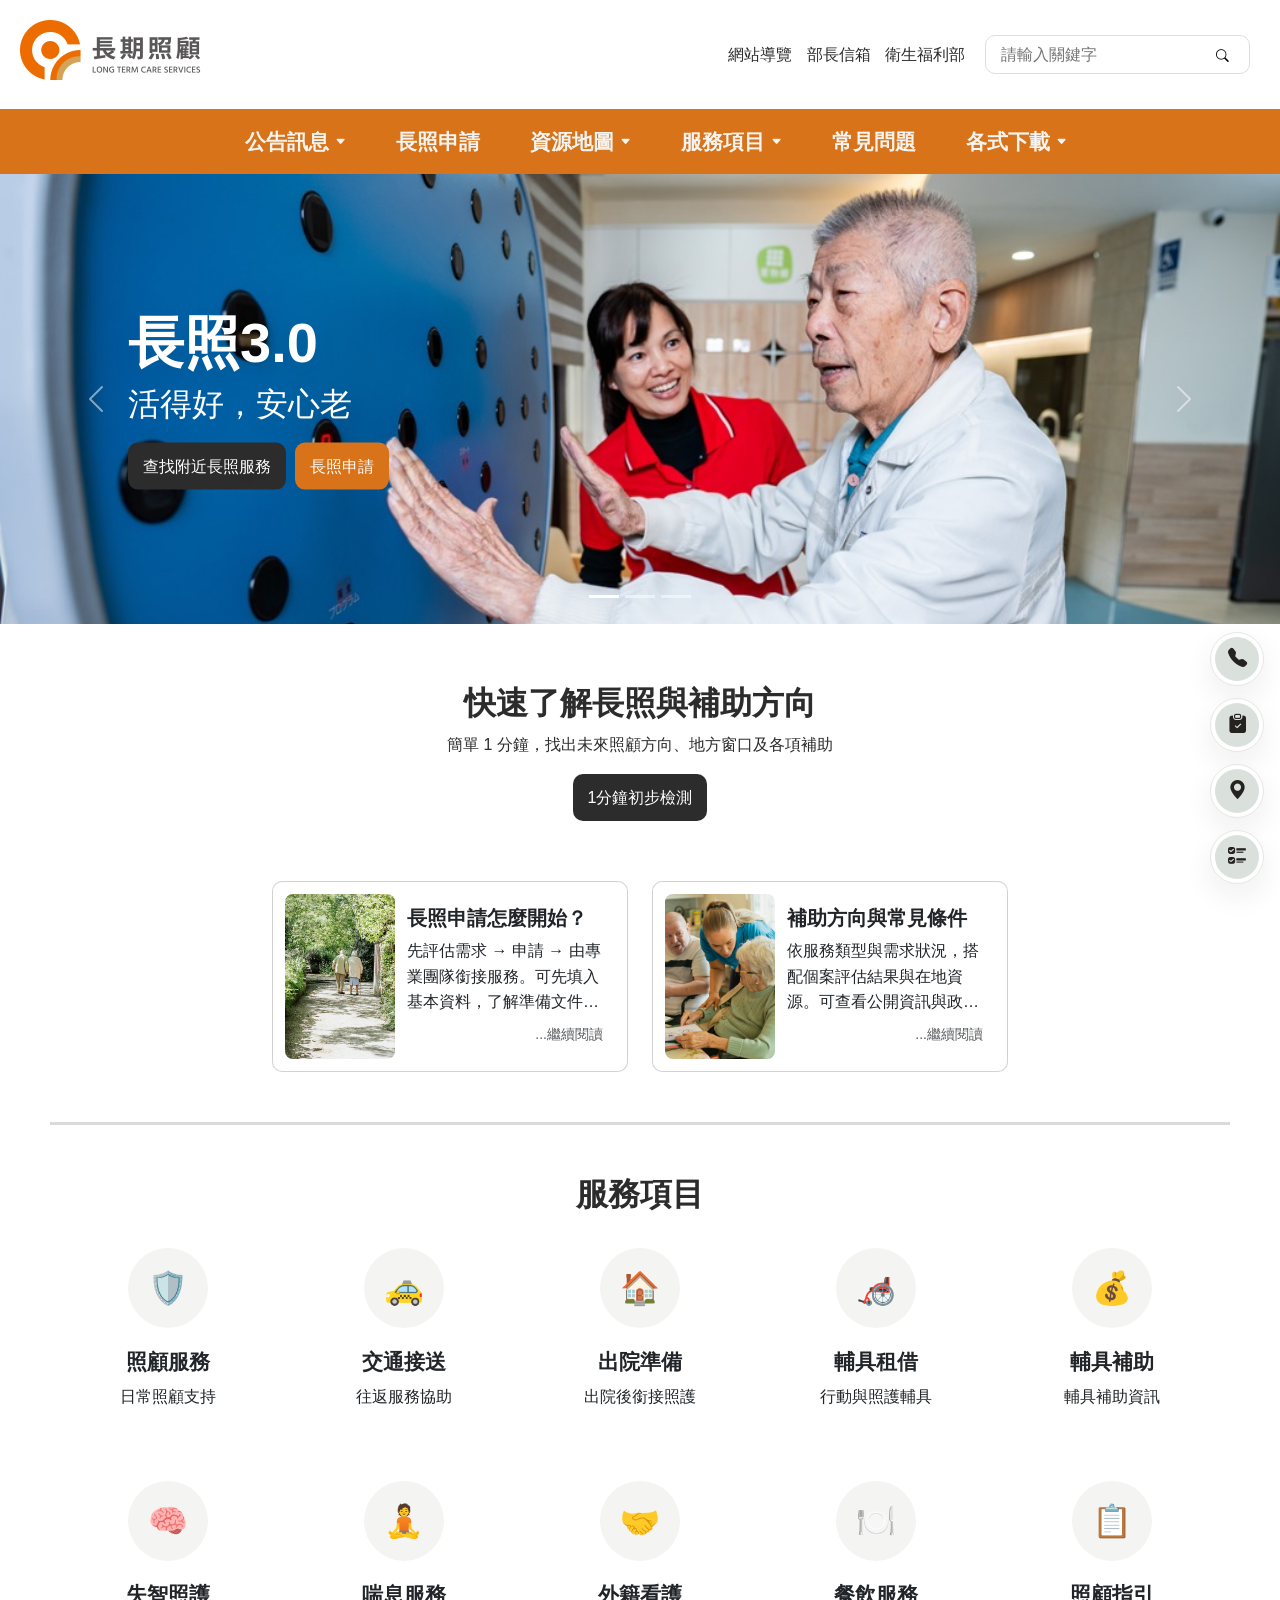
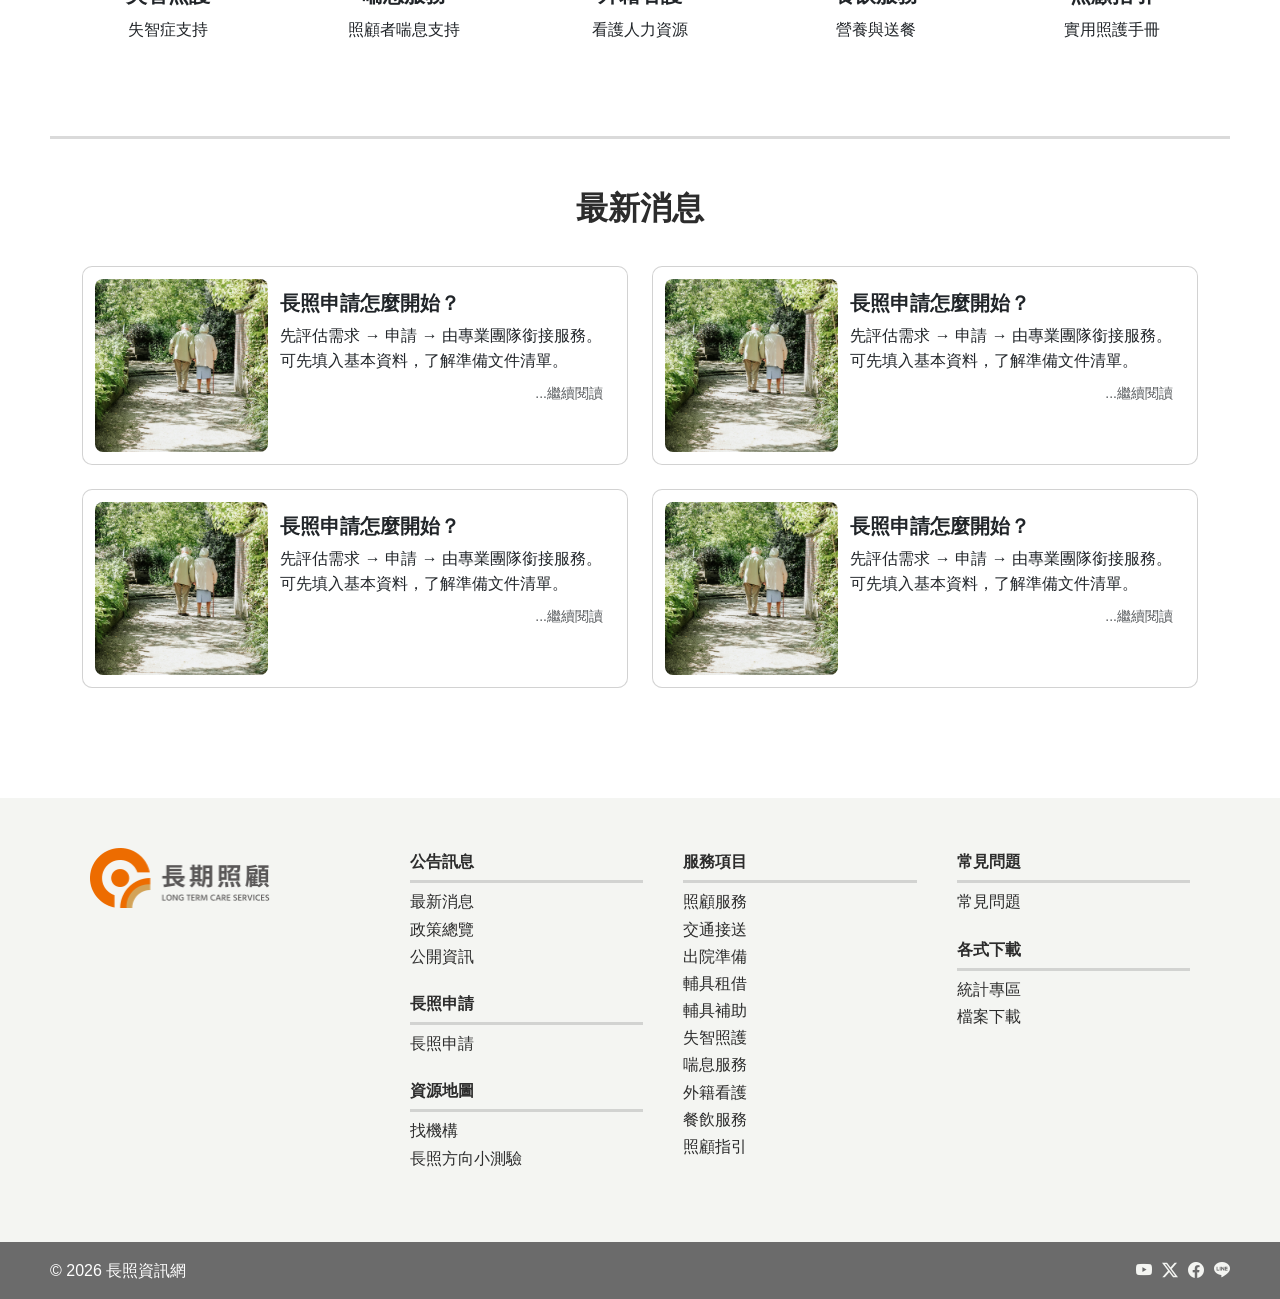
==== commit ce75b99f: "調整浮動快速選單位置+文字動畫" ====
--- a/index.html
+++ b/index.html
@@ -757,7 +757,9 @@
         </footer>
     </div>
 
+    <!-- =============== -->
     <!-- 右側浮動快速選單 -->
+    <!-- =============== -->
     <nav class="quick-menu" aria-label="快速選單">
 
         <!-- 1966 長照專線 -->
@@ -883,6 +885,22 @@
                 document.body.classList.remove('menu-open');
             }
         });
+
+        // =========================
+        // 右下角浮動選單動態
+        // =========================
+        // 取得所有快速選單文字
+        const quickMenuTexts = document.querySelectorAll(".quick-menu-text");
+
+        quickMenuTexts.forEach(function (item) {
+            // 將每個字包進 span
+            item.innerHTML = [...item.innerText]
+                .map(function (char) {
+                    return `<span>${char === " " ? "&nbsp;" : char}</span>`;
+                })
+                .join("");
+        });
+
     </script>
 </body>
 
--- a/css/header+footer.css
+++ b/css/header+footer.css
@@ -337,7 +337,7 @@
         display: grid;
         grid-template-columns: 1fr auto 1fr;
         align-items: center;
-        
+
         height: 70px;
         padding: 0 20px;
 
@@ -722,19 +722,19 @@
 
 @media (max-width: 992px) {
 
-    .footer-info{
+    .footer-info {
         flex-direction: column;
         align-items: center;
         padding: 40px 30px;
         gap: 30px;
     }
 
-    .footer-menu{
+    .footer-menu {
         width: 100%;
         margin-left: 0;
     }
 
-    .footer-menu>ul{
+    .footer-menu>ul {
         justify-content: center;
         gap: 30px;
     }
@@ -746,14 +746,14 @@
         padding: 35px 25px;
     }
 
-    .footer-info img{
+    .footer-info img {
         width: 150px;
     }
 }
 
-@media (max-width: 576px){
-
-    .copyright{
+@media (max-width: 576px) {
+
+    .copyright {
         padding: 15px 25px;
         flex-direction: column;
     }
@@ -765,9 +765,10 @@
 
 .quick-menu {
     position: fixed;
-    top: 50%;
+    /* top: 50%; */
+    bottom: 16px;
     right: 16px;
-    transform: translateY(-50%);
+    /* transform: translateY(-50%); */
     z-index: 1000;
 
     display: flex;
@@ -809,7 +810,7 @@
 .quick-menu-item:hover,
 .quick-menu-item:focus-visible {
     width: 220px;
-    background: var(--sage);
+    background: var(--yellow);
     box-shadow: 0 8px 22px rgba(33, 31, 27, 0.14);
 }
 
@@ -828,6 +829,11 @@
     background: var(--sage);
 
     font-size: 1.2rem;
+}
+
+.quick-menu a {
+    color: inherit;
+    text-decoration: none;
 }
 
 /* 預設隱藏文字 */
@@ -835,7 +841,7 @@
     flex: 1;
     overflow: hidden;
 
-    font-size: 0.92rem;
+    font-size: 1rem;
     font-weight: 600;
     text-align: center;
 
@@ -845,6 +851,67 @@
     transition:
         opacity 0.2s ease,
         transform 0.3s ease;
+}
+
+/* 每個字的基本設定 */
+.quick-menu-text span{
+    display: inline-block;
+}
+
+/* 滑鼠移到整個文字範圍時，逐字觸發動畫 */
+.quick-menu-text:hover span {
+    animation: jump 500ms ease-in-out;
+}
+
+@keyframes jump{
+    0%,
+    100%{
+        transform: translateY(0);
+    }
+    50%{
+        transform: translateY(-10px);
+    }
+}
+
+/* 讓每個字依序跳起來 */
+.quick-menu-text:hover span:nth-child(1) {
+    animation-delay: 0ms;
+}
+
+.quick-menu-text:hover span:nth-child(2) {
+    animation-delay: 50ms;
+}
+
+.quick-menu-text:hover span:nth-child(3) {
+    animation-delay: 100ms;
+}
+
+.quick-menu-text:hover span:nth-child(4) {
+    animation-delay: 150ms;
+}
+
+.quick-menu-text:hover span:nth-child(5) {
+    animation-delay: 200ms;
+}
+
+.quick-menu-text:hover span:nth-child(6) {
+    animation-delay: 250ms;
+}
+
+.quick-menu-text:hover span:nth-child(7) {
+    animation-delay: 300ms;
+}
+
+.quick-menu-text:hover span:nth-child(8) {
+    animation-delay: 350ms;
+}
+
+.quick-menu-text:hover span:nth-child(9) {
+    animation-delay: 400ms;
+}
+
+.quick-menu-text:hover span:nth-child(10) {
+    animation-delay: 450ms;
 }
 
 /* 展開時顯示文字 */
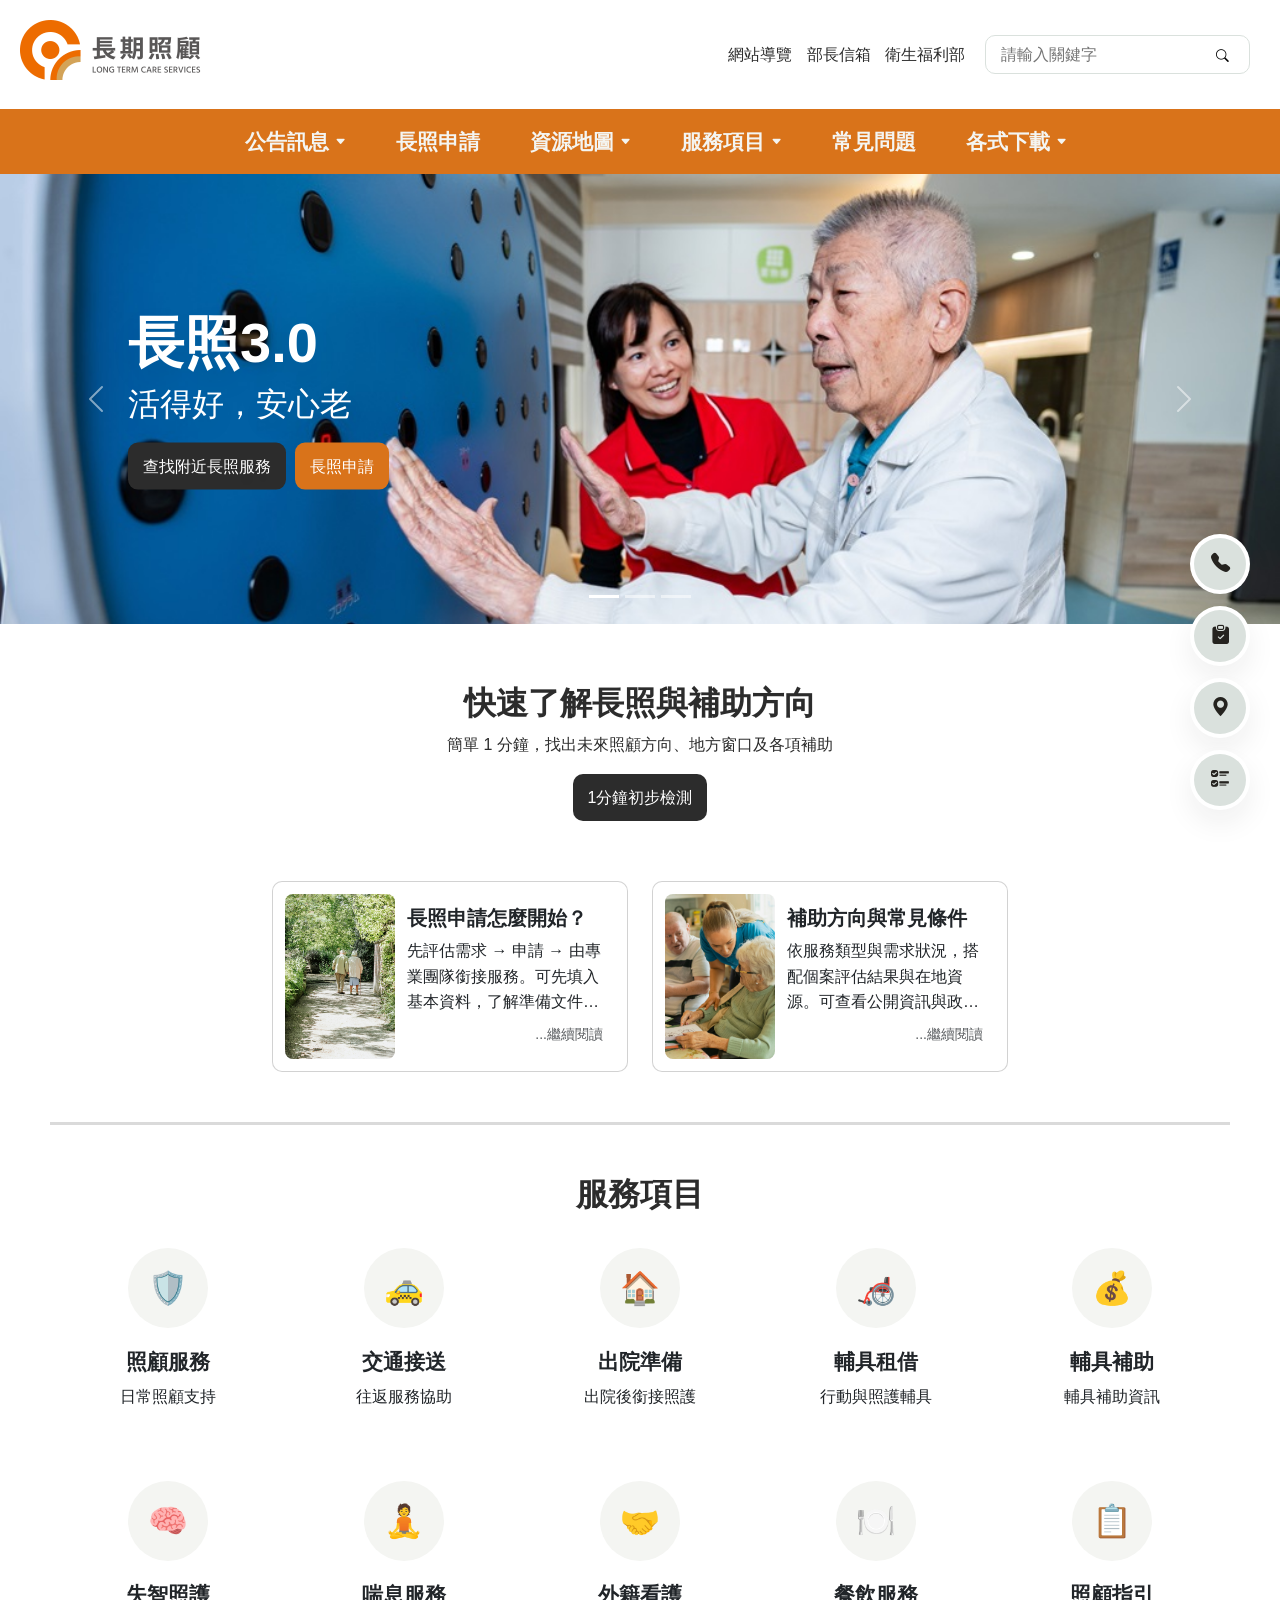
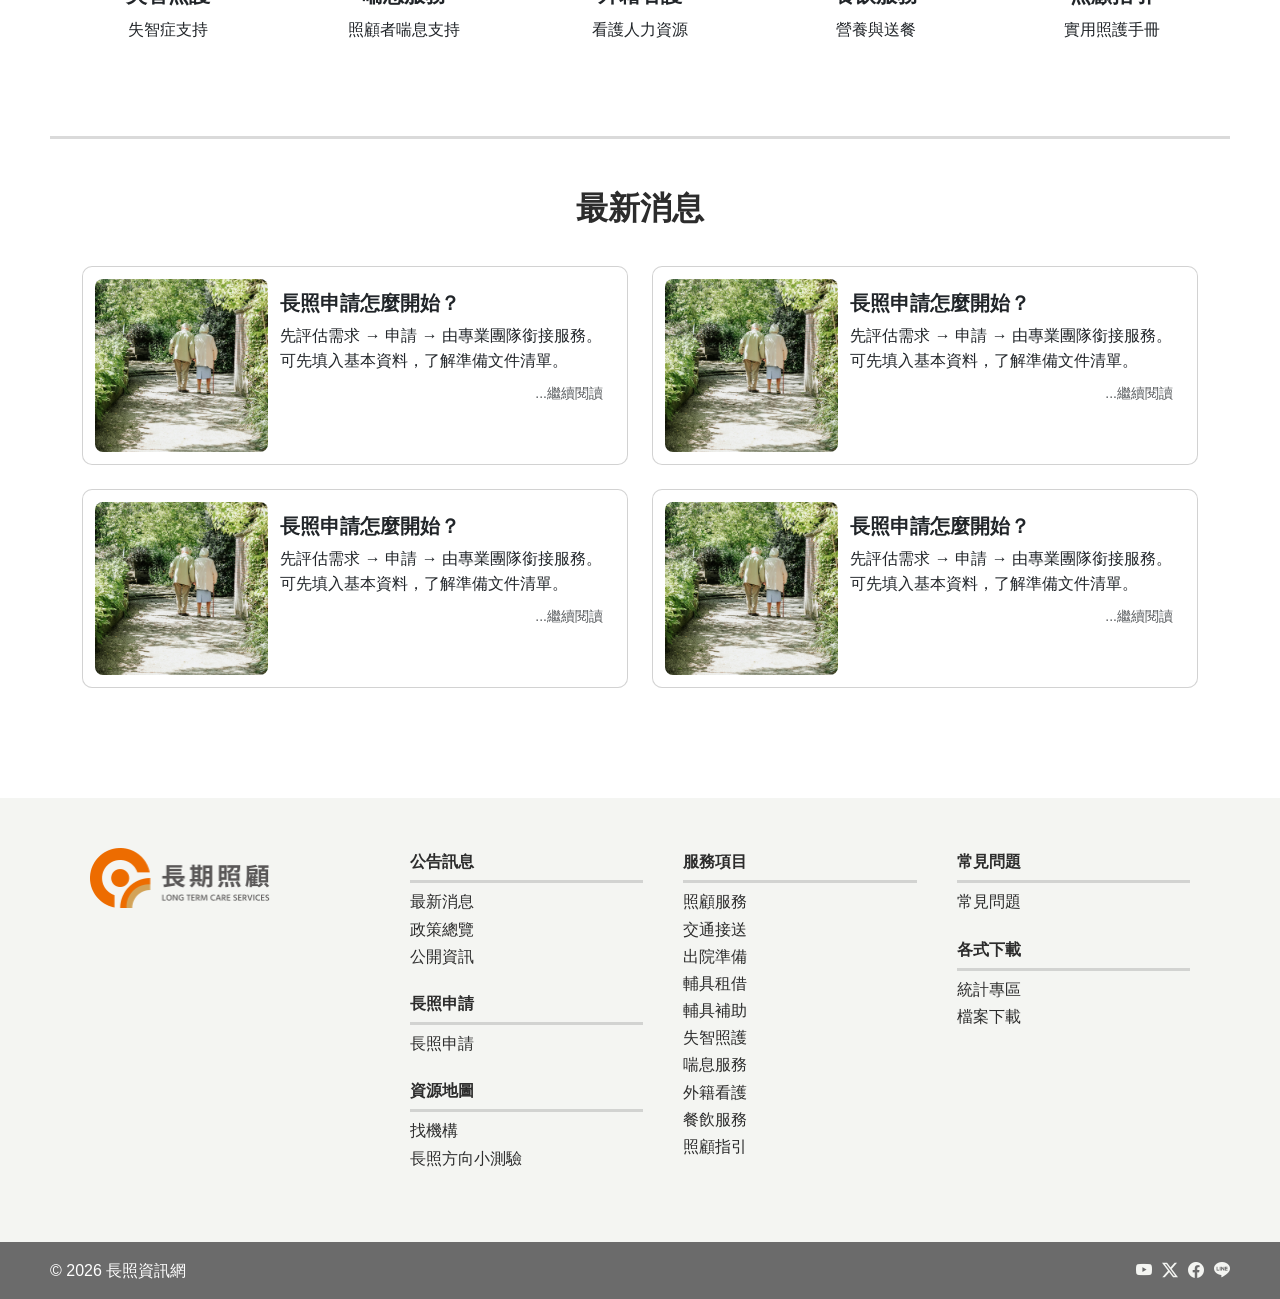
==== commit 1610e646: "更改手機版浮動選單顯示方式" ====
--- a/index.html
+++ b/index.html
@@ -889,11 +889,10 @@
         // =========================
         // 右下角浮動選單動態
         // =========================
-        // 取得所有快速選單文字
+
         const quickMenuTexts = document.querySelectorAll(".quick-menu-text");
 
         quickMenuTexts.forEach(function (item) {
-            // 將每個字包進 span
             item.innerHTML = [...item.innerText]
                 .map(function (char) {
                     return `<span>${char === " " ? "&nbsp;" : char}</span>`;
--- a/css/header+footer.css
+++ b/css/header+footer.css
@@ -760,14 +760,13 @@
 }
 
 /* =========================
-   右側快速選單
+   右側浮動快速選單：桌機版
    ========================= */
 
 .quick-menu {
     position: fixed;
-    /* top: 50%; */
-    bottom: 16px;
-    right: 16px;
+    bottom: 10%;
+    right: 30px;
     /* transform: translateY(-50%); */
     z-index: 1000;
 
@@ -777,7 +776,6 @@
     gap: 12px;
 }
 
-/* 每一個選單項目 */
 .quick-menu-item {
     display: flex;
     flex-direction: row;
@@ -785,18 +783,17 @@
     justify-content: flex-end;
     gap: 12px;
 
-    width: 54px;
-    height: 54px;
+    width: 60px;
+    height: 60px;
     padding: 4px;
+    box-sizing: border-box;
 
     overflow: hidden;
-    border: 1px solid var(--line);
     border-radius: 999px;
 
     color: var(--ink);
     background: var(--white);
     box-shadow: var(--shadow);
-
     text-decoration: none;
     white-space: nowrap;
 
@@ -806,7 +803,7 @@
         box-shadow 0.2s ease;
 }
 
-/* 滑鼠移過去或鍵盤聚焦時，向左展開 */
+/* 滑鼠移過去時展開 */
 .quick-menu-item:hover,
 .quick-menu-item:focus-visible {
     width: 220px;
@@ -814,31 +811,15 @@
     box-shadow: 0 8px 22px rgba(33, 31, 27, 0.14);
 }
 
-/* ICON 圓形區域 */
-.quick-menu-icon {
-    display: flex;
-    flex: 0 0 44px;
-    width: 44px;
-    height: 44px;
-
-    align-items: center;
-    justify-content: center;
-
-    border-radius: 50%;
-    color: var(--dark);
-    background: var(--sage);
-
-    font-size: 1.2rem;
-}
-
 .quick-menu a {
+    text-decoration: none;
     color: inherit;
-    text-decoration: none;
-}
-
-/* 預設隱藏文字 */
+}
+
+/* 文字區域 */
 .quick-menu-text {
     flex: 1;
+    min-width: 0;
     overflow: hidden;
 
     font-size: 1rem;
@@ -851,26 +832,18 @@
     transition:
         opacity 0.2s ease,
         transform 0.3s ease;
+
+    padding: 10px 0;
 }
 
 /* 每個字的基本設定 */
-.quick-menu-text span{
+.quick-menu-text span {
     display: inline-block;
 }
 
-/* 滑鼠移到整個文字範圍時，逐字觸發動畫 */
+/* 滑鼠移到文字時，文字依序跳動 */
 .quick-menu-text:hover span {
     animation: jump 500ms ease-in-out;
-}
-
-@keyframes jump{
-    0%,
-    100%{
-        transform: translateY(0);
-    }
-    50%{
-        transform: translateY(-10px);
-    }
 }
 
 /* 讓每個字依序跳起來 */
@@ -912,6 +885,18 @@
 
 .quick-menu-text:hover span:nth-child(10) {
     animation-delay: 450ms;
+}
+
+@keyframes jump {
+
+    0%,
+    100% {
+        transform: translateY(0);
+    }
+
+    50% {
+        transform: translateY(-8px);
+    }
 }
 
 /* 展開時顯示文字 */
@@ -921,35 +906,138 @@
     transform: translateX(0);
 }
 
-/* 滑鼠移到 ICON 上時的回饋 */
+/* ICON */
+.quick-menu-icon {
+    display: flex;
+    flex: 0 0 52px;
+    width: 52px;
+    height: 52px;
+
+    align-items: center;
+    justify-content: center;
+
+    border-radius: 50%;
+    color: var(--dark);
+    background: var(--sage);
+    font-size: 1.2rem;
+}
+
 .quick-menu-item:hover .quick-menu-icon,
 .quick-menu-item:focus-visible .quick-menu-icon {
     color: var(--white);
     background: var(--deep-orange);
 }
 
-/* 手機版：改成容易點擊的固定選單 */
-@media (max-width: 576px) {
+
+/* =========================
+   平板、手機版：底部滿版四欄
+   ========================= */
+
+@media (max-width: 768px) {
+
     .quick-menu {
-        right: 8px;
-        gap: 10px;
-    }
-
-    .quick-menu-item {
-        width: 48px;
-        height: 48px;
-        padding: 3px;
-    }
-
-    .quick-menu-icon {
-        flex-basis: 40px;
-        width: 40px;
-        height: 40px;
-        font-size: 1.05rem;
-    }
-
-    /* 手機沒有滑鼠，點擊連結前也能透過焦點顯示文字 */
+        top: auto;
+        right: 0;
+        bottom: 0;
+        left: 0;
+
+        width: 100%;
+        transform: none;
+
+        display: grid;
+        grid-template-columns: repeat(4, minmax(0, 1fr));
+        gap: 0;
+
+        padding-bottom: env(safe-area-inset-bottom, 0px);
+
+        background: var(--sage);
+        border-top: 1px solid var(--line);
+        box-shadow: 0 -4px 16px rgba(33, 31, 27, 0.08);
+    }
+
+    /* 四個按鈕平均分配寬度 */
+    .quick-menu-item,
+    .quick-menu-item:hover,
     .quick-menu-item:focus-visible {
-        width: min(205px, calc(100vw - 24px));
+        width: 100%;
+        min-width: 0;
+        height: 76px;
+
+        padding: 8px 2px;
+        box-sizing: border-box;
+
+        display: flex;
+        flex-direction: column;
+        align-items: center;
+        justify-content: center;
+        gap: 5px;
+
+        overflow: hidden;
+
+        border: none;
+        border-right: 1px solid var(--white);
+        border-radius: 0;
+
+        color: var(--ink);
+        background: var(--sage);
+        box-shadow: none;
+
+        transition: none;
+    }
+
+    /* 最後一個按鈕不需要右側分隔線 */
+    .quick-menu-item:last-child {
+        border-right: none;
+    }
+
+    /* 手機版文字直接顯示，不使用桌機展開效果 */
+    .quick-menu-text {
+        display: block;
+        flex: 0 1 auto;
+
+        width: 100%;
+        min-width: 0;
+        padding: 0;
+
+        overflow-wrap: anywhere;
+        word-break: normal;
+        white-space: normal;
+
+        font-size: clamp(0.65rem, 2.4vw, 0.85rem);
+        line-height: 1.3;
+        text-align: center;
+
+        opacity: 1;
+        transform: none;
+        transition: none;
+    }
+
+    /* 手機版每個字都不需要動畫 */
+    .quick-menu-text span,
+    .quick-menu-item:hover .quick-menu-text span {
+        display: inline;
+        animation: none;
+        transform: none;
+    }
+
+    /* 手機版 ICON 固定顯示在文字上方 */
+    .quick-menu-icon,
+    .quick-menu-item:hover .quick-menu-icon,
+    .quick-menu-item:focus-visible .quick-menu-icon {
+        display: flex;
+        flex: 0 0 auto;
+
+        width: auto;
+        height: auto;
+
+        color: var(--dark);
+        background: transparent;
+        border-radius: 0;
+
+        font-size: 1.2rem;
+    }
+
+    .site-wrapper {
+        padding-bottom: calc(76px + env(safe-area-inset-bottom, 0px));
     }
 }
